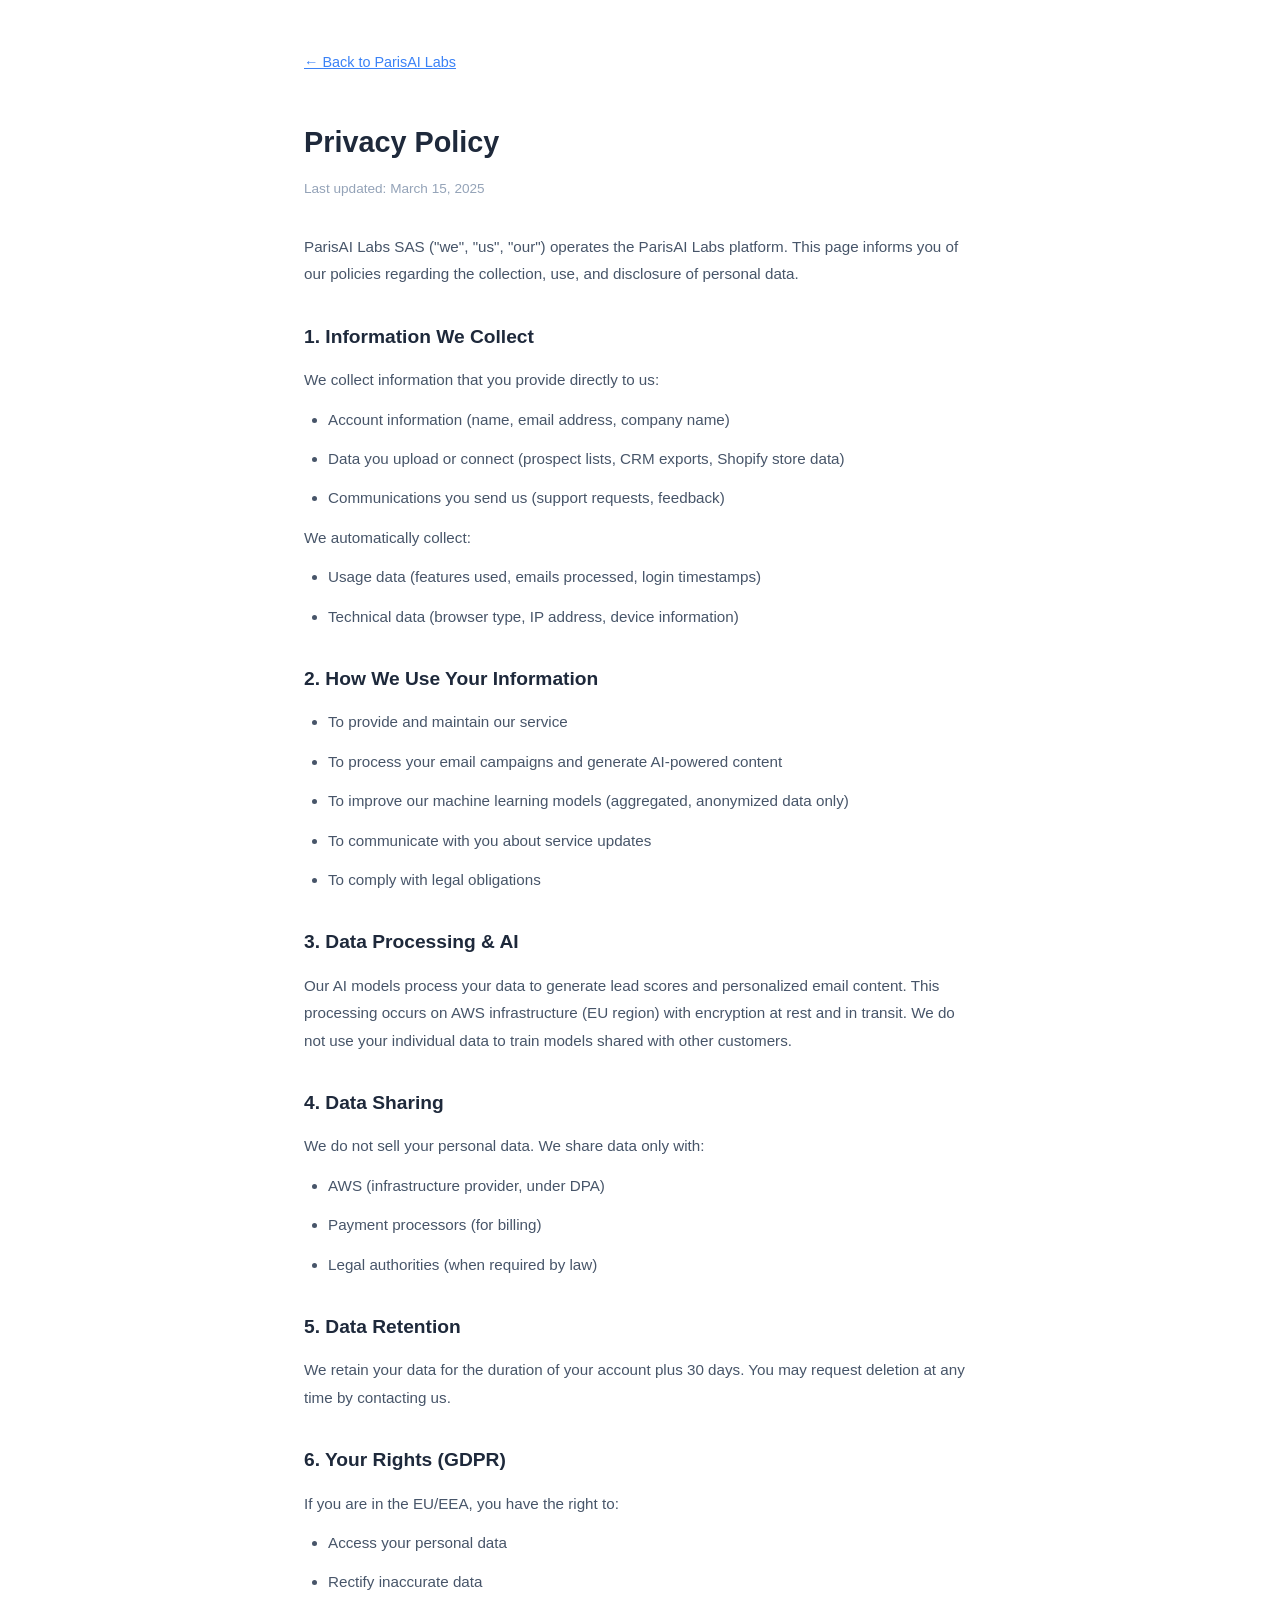
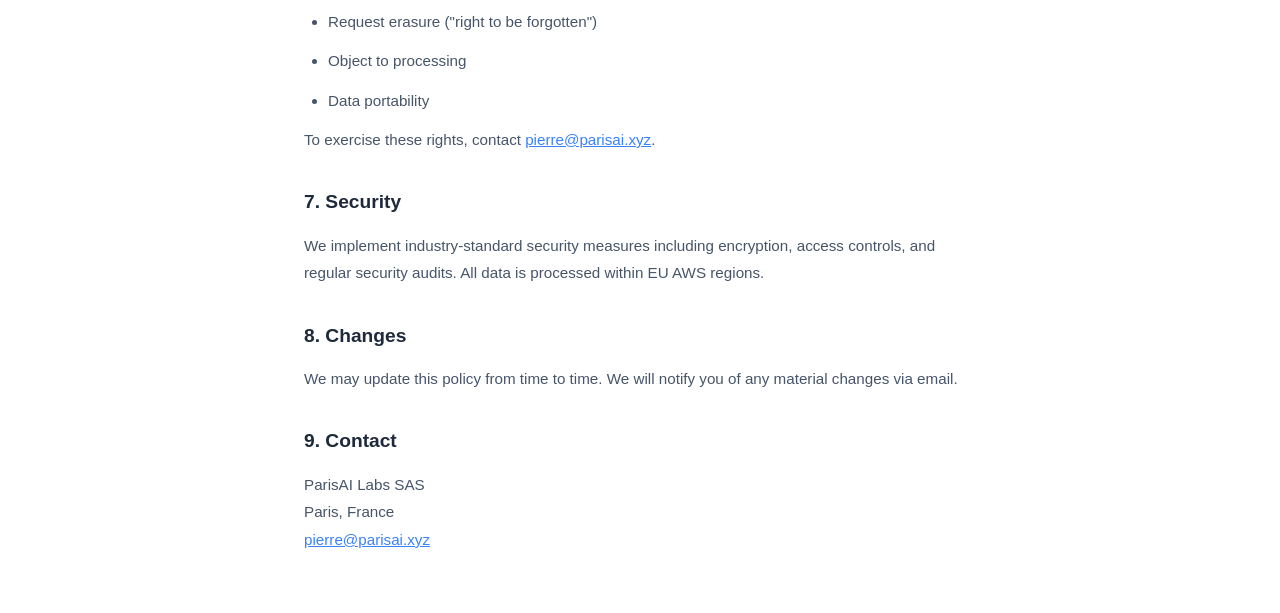
==== privacy.html @ 838e3e84 "rebuild: professional multi-section site with blog, team, privacy, structured data Complete site reb" ====
<!DOCTYPE html>
<html lang="en">
<head>
  <meta charset="UTF-8">
  <meta name="viewport" content="width=device-width, initial-scale=1.0">
  <title>Privacy Policy — ParisAI Labs</title>
  <meta name="robots" content="index, follow">
  <style>
    * { margin: 0; padding: 0; box-sizing: border-box; }
    body { font-family: -apple-system, BlinkMacSystemFont, 'Inter', sans-serif; color: #334155; line-height: 1.8; background: #fff; padding: 48px 24px; max-width: 720px; margin: 0 auto; }
    h1 { font-size: 1.8rem; margin-bottom: 8px; color: #1e293b; }
    h2 { font-size: 1.2rem; margin: 32px 0 12px; color: #1e293b; }
    p, li { font-size: 0.95rem; margin-bottom: 12px; color: #475569; }
    ul { padding-left: 24px; }
    a { color: #3b82f6; }
    .updated { font-size: 0.85rem; color: #94a3b8; margin-bottom: 32px; }
    nav { margin-bottom: 40px; }
    nav a { color: #3b82f6; font-size: 0.9rem; }
  </style>
</head>
<body>
  <nav><a href="/">← Back to ParisAI Labs</a></nav>
  <h1>Privacy Policy</h1>
  <p class="updated">Last updated: March 15, 2025</p>

  <p>ParisAI Labs SAS ("we", "us", "our") operates the ParisAI Labs platform. This page informs you of our policies regarding the collection, use, and disclosure of personal data.</p>

  <h2>1. Information We Collect</h2>
  <p>We collect information that you provide directly to us:</p>
  <ul>
    <li>Account information (name, email address, company name)</li>
    <li>Data you upload or connect (prospect lists, CRM exports, Shopify store data)</li>
    <li>Communications you send us (support requests, feedback)</li>
  </ul>
  <p>We automatically collect:</p>
  <ul>
    <li>Usage data (features used, emails processed, login timestamps)</li>
    <li>Technical data (browser type, IP address, device information)</li>
  </ul>

  <h2>2. How We Use Your Information</h2>
  <ul>
    <li>To provide and maintain our service</li>
    <li>To process your email campaigns and generate AI-powered content</li>
    <li>To improve our machine learning models (aggregated, anonymized data only)</li>
    <li>To communicate with you about service updates</li>
    <li>To comply with legal obligations</li>
  </ul>

  <h2>3. Data Processing & AI</h2>
  <p>Our AI models process your data to generate lead scores and personalized email content. This processing occurs on AWS infrastructure (EU region) with encryption at rest and in transit. We do not use your individual data to train models shared with other customers.</p>

  <h2>4. Data Sharing</h2>
  <p>We do not sell your personal data. We share data only with:</p>
  <ul>
    <li>AWS (infrastructure provider, under DPA)</li>
    <li>Payment processors (for billing)</li>
    <li>Legal authorities (when required by law)</li>
  </ul>

  <h2>5. Data Retention</h2>
  <p>We retain your data for the duration of your account plus 30 days. You may request deletion at any time by contacting us.</p>

  <h2>6. Your Rights (GDPR)</h2>
  <p>If you are in the EU/EEA, you have the right to:</p>
  <ul>
    <li>Access your personal data</li>
    <li>Rectify inaccurate data</li>
    <li>Request erasure ("right to be forgotten")</li>
    <li>Object to processing</li>
    <li>Data portability</li>
  </ul>
  <p>To exercise these rights, contact <a href="mailto:pierre@parisai.xyz">pierre@parisai.xyz</a>.</p>

  <h2>7. Security</h2>
  <p>We implement industry-standard security measures including encryption, access controls, and regular security audits. All data is processed within EU AWS regions.</p>

  <h2>8. Changes</h2>
  <p>We may update this policy from time to time. We will notify you of any material changes via email.</p>

  <h2>9. Contact</h2>
  <p>ParisAI Labs SAS<br>Paris, France<br><a href="mailto:pierre@parisai.xyz">pierre@parisai.xyz</a></p>
</body>
</html>
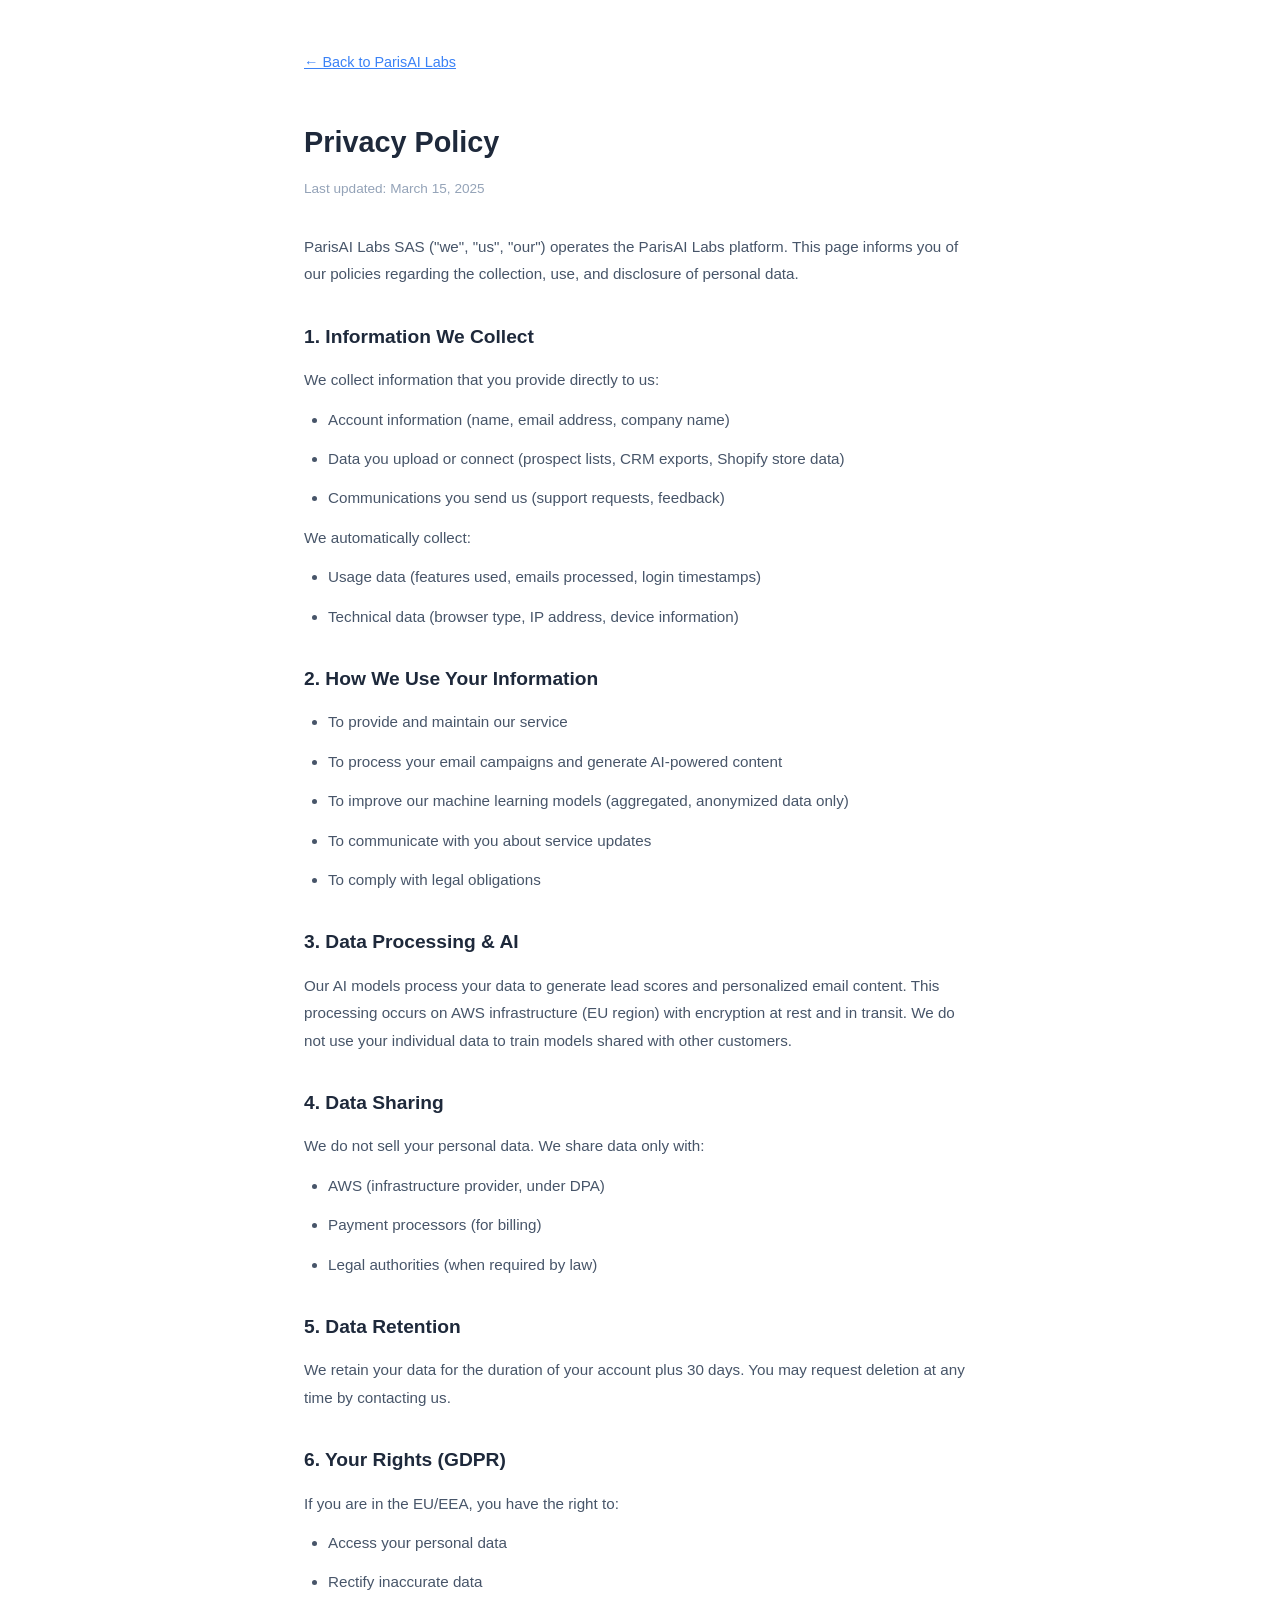
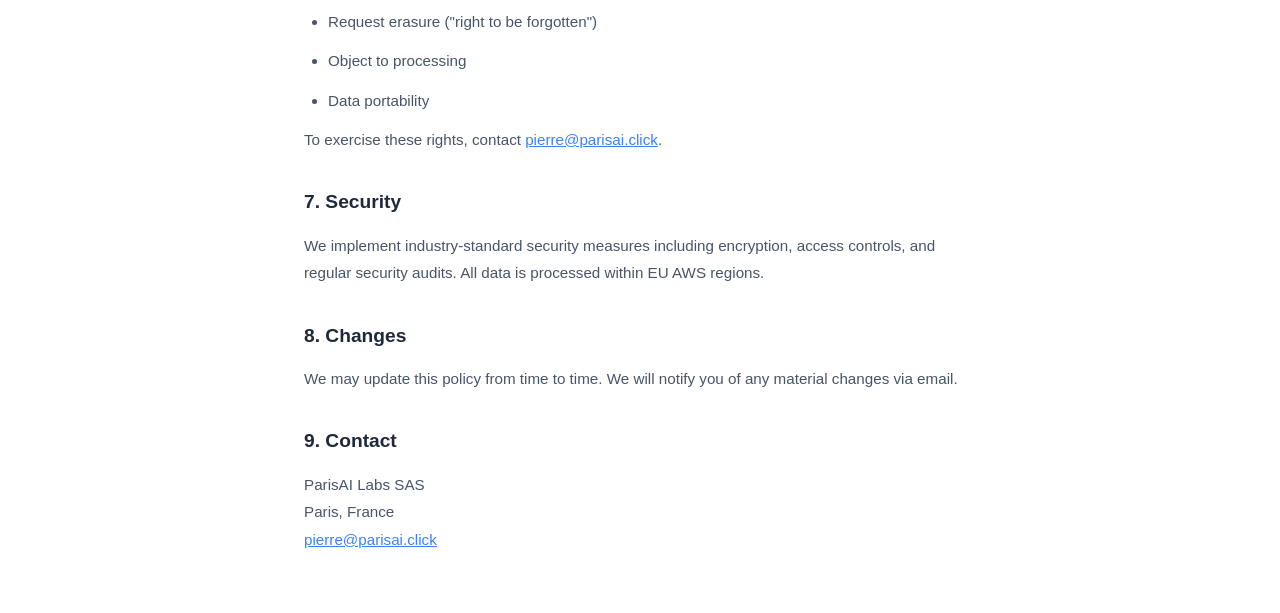
==== commit 6aa0498b: "R47 brain-orchestrator: refresh + AWS validator unblock Refreshes mirror with current production par" ====
--- a/privacy.html
+++ b/privacy.html
@@ -4,7 +4,21 @@
   <meta charset="UTF-8">
   <meta name="viewport" content="width=device-width, initial-scale=1.0">
   <title>Privacy Policy — ParisAI Labs</title>
+  <meta name="description" content="How ParisAI Labs collects, processes, and protects personal data under GDPR. Your rights and how to exercise them.">
+  <meta name="author" content="Pierre Richard">
   <meta name="robots" content="index, follow">
+  <link rel="canonical" href="https://parisai.click/privacy.html">
+  <meta property="og:title" content="Privacy Policy — ParisAI Labs">
+  <meta property="og:description" content="How ParisAI Labs collects, processes, and protects personal data under GDPR.">
+  <meta property="og:type" content="website">
+  <meta property="og:url" content="https://parisai.click/privacy.html">
+  <meta property="og:site_name" content="ParisAI Labs">
+  <meta property="og:locale" content="en_US">
+  <meta property="og:image" content="https://parisai.click/og.png">
+  <meta property="og:image:width" content="1200">
+  <meta property="og:image:height" content="630">
+  <meta name="twitter:card" content="summary_large_image">
+  <meta name="twitter:image" content="https://parisai.click/og.png">
   <style>
     * { margin: 0; padding: 0; box-sizing: border-box; }
     body { font-family: -apple-system, BlinkMacSystemFont, 'Inter', sans-serif; color: #334155; line-height: 1.8; background: #fff; padding: 48px 24px; max-width: 720px; margin: 0 auto; }
@@ -70,7 +84,7 @@
     <li>Object to processing</li>
     <li>Data portability</li>
   </ul>
-  <p>To exercise these rights, contact <a href="mailto:pierre@parisai.xyz">pierre@parisai.xyz</a>.</p>
+  <p>To exercise these rights, contact <a href="mailto:pierre@parisai.click">pierre@parisai.click</a>.</p>
 
   <h2>7. Security</h2>
   <p>We implement industry-standard security measures including encryption, access controls, and regular security audits. All data is processed within EU AWS regions.</p>
@@ -79,6 +93,6 @@
   <p>We may update this policy from time to time. We will notify you of any material changes via email.</p>
 
   <h2>9. Contact</h2>
-  <p>ParisAI Labs SAS<br>Paris, France<br><a href="mailto:pierre@parisai.xyz">pierre@parisai.xyz</a></p>
+  <p>ParisAI Labs SAS<br>Paris, France<br><a href="mailto:pierre@parisai.click">pierre@parisai.click</a></p>
 </body>
 </html>
